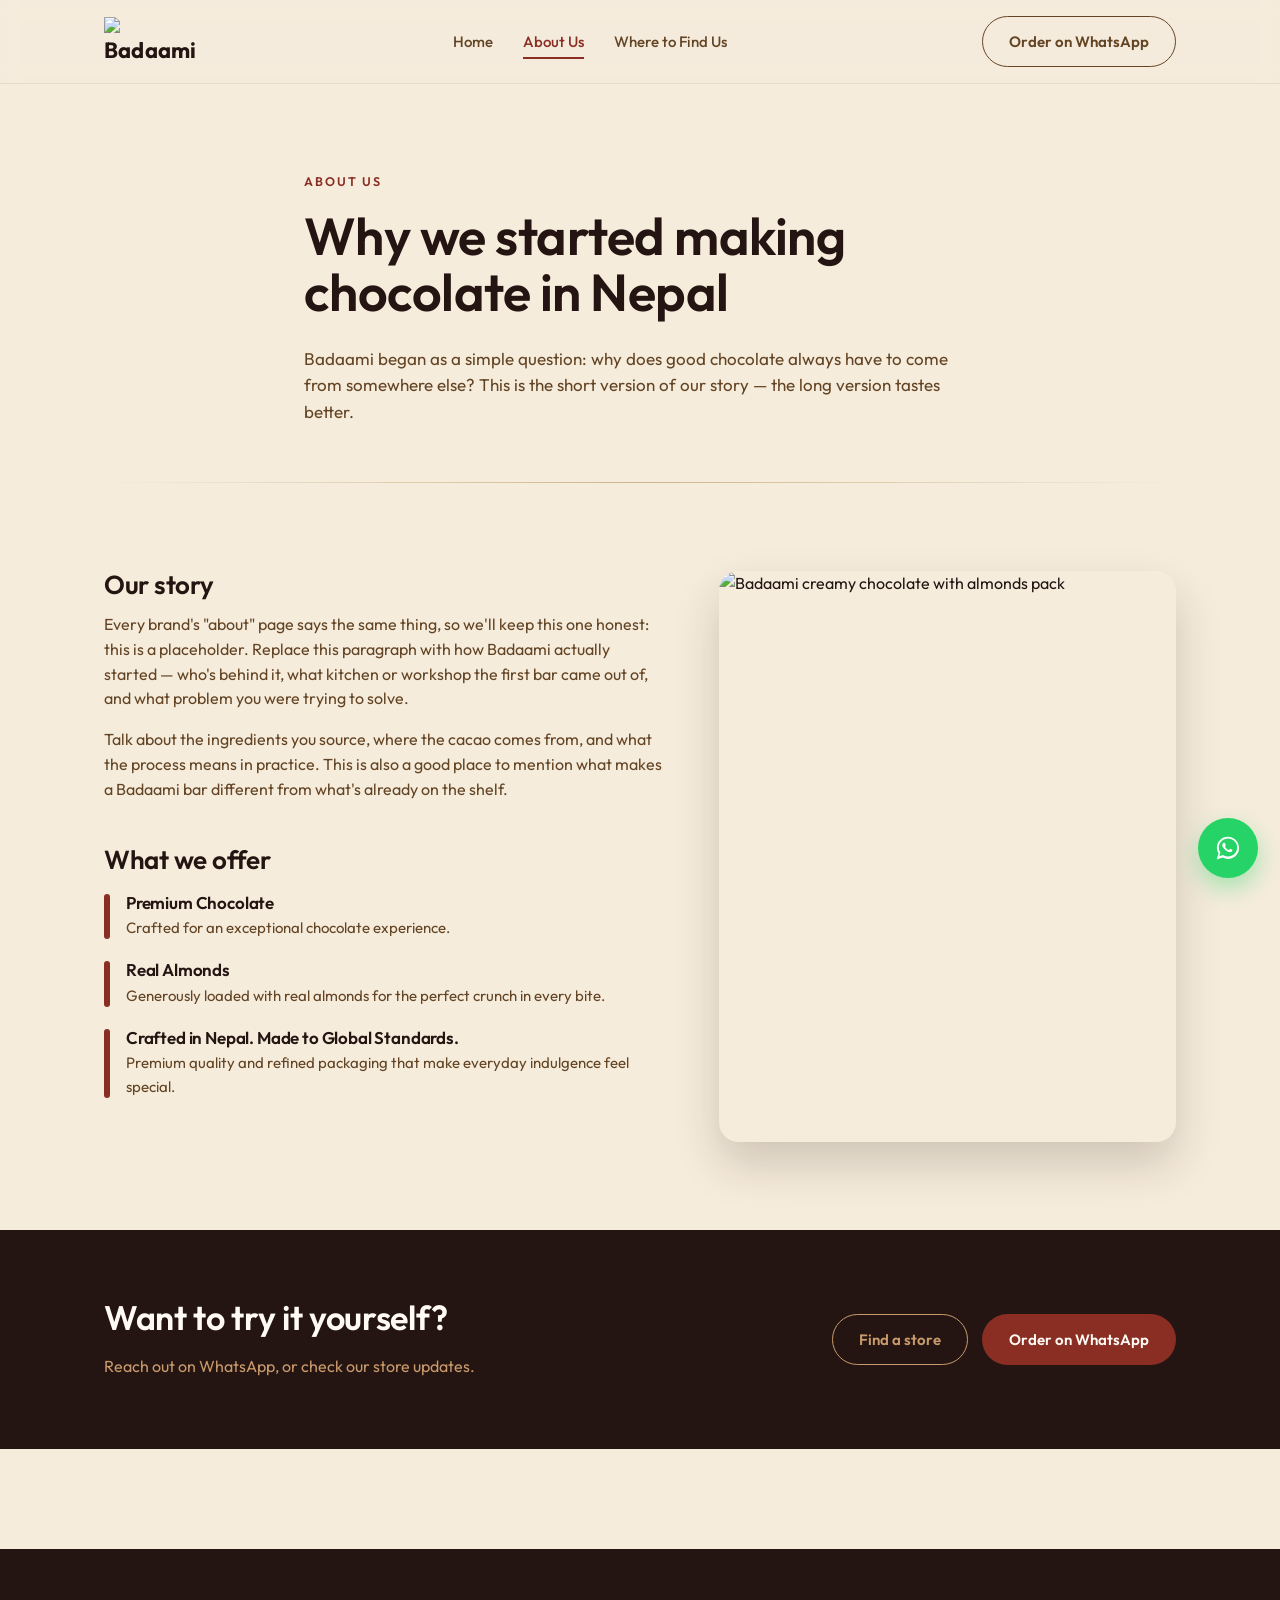
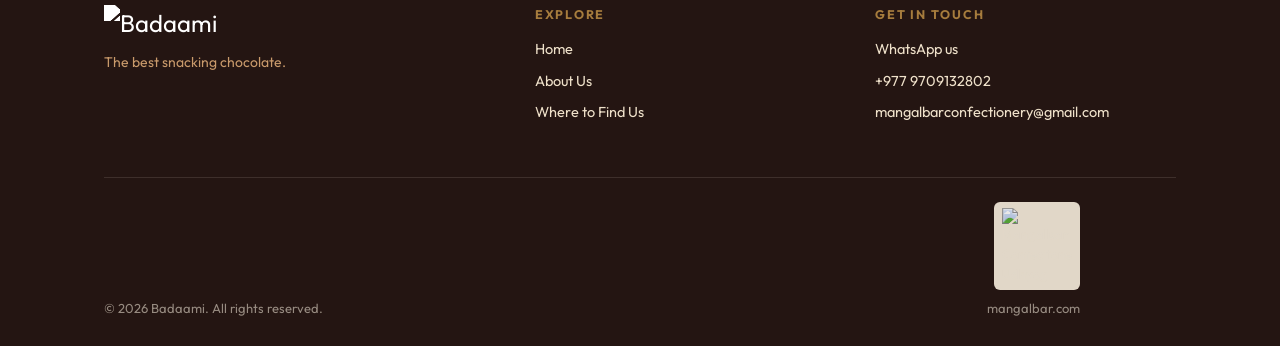
==== about.html @ 7dd10e46 "Add files via upload" ====
<!DOCTYPE html>
<html lang="en">
<head>
<meta charset="UTF-8">
<meta name="viewport" content="width=device-width, initial-scale=1.0">
<title>About Us — Badaami</title>
<meta name="description" content="The story behind Badaami, a Nepali chocolate brand.">
<link rel="stylesheet" href="styles.css">
</head>
<body>

<!-- ============ HEADER ============ -->
<header class="site-header">
  <nav class="nav container">
    <a href="index.html" class="brand">
      <img class="brand-logo" src="assets/badami-logo-transparent.png" alt="Badaami">
    </a>
    <button class="nav-toggle" aria-label="Toggle menu" aria-expanded="false">
      <span></span><span></span><span></span>
    </button>
    <div class="nav-links">
      <a href="index.html">Home</a>
      <a href="about.html" class="active">About Us</a>
      <a href="find-us.html">Where to Find Us</a>
    </div>
    <div class="nav-cta">
      <a href="#" class="btn btn-outline wa-open-trigger">Order on WhatsApp</a>
    </div>
  </nav>
</header>

<!-- ============ PAGE HERO ============ -->
<section style="padding-bottom:40px; position:relative; overflow:hidden;">
  <div class="container" style="position:relative; z-index:2; max-width:720px;">
    <p class="eyebrow" style="margin-bottom:16px;">About Us</p>
    <h1 style="font-size:clamp(32px,5vw,52px); color:var(--ink-cacao);">
      <!-- EDIT: your real headline -->
      Why we started making chocolate in Nepal
    </h1>
    <p style="font-size:17px; color:var(--milk-choc); margin-top:16px;">
      <!-- EDIT: intro paragraph -->
      Badaami began as a simple question: why does good chocolate always
      have to come from somewhere else? This is the short version of our
      story — the long version tastes better.
    </p>
  </div>
  <img aria-hidden="true" class="hero-logo-watermark" src="assets/badami-logo-transparent.png" alt="" style="left:auto; right:-40px;">
</section>

<div class="container"><div class="rule"></div></div>

<!-- ============ STORY ============ -->
<section>
  <div class="container grid-story">
    <div>
      <h2 style="font-size:26px;">Our story</h2>
      <!-- EDIT: replace with the real founding story -->
      <p style="color:var(--milk-choc);">
        Every brand's "about" page says the same thing, so we'll keep this
        one honest: this is a placeholder. Replace this paragraph with how
        Badaami actually started — who's behind it, what kitchen or workshop
        the first bar came out of, and what problem you were trying to solve.
      </p>
      <p style="color:var(--milk-choc);">
        Talk about the ingredients you source, where the cacao comes from,
        and what the process means in practice. This is
        also a good place to mention what makes a Badaami bar different from
        what's already on the shelf.
      </p>

      <h2 style="font-size:26px; margin-top:44px;">What we offer</h2>
      <div style="display:grid; gap:22px; margin-top:20px;">
        <div style="display:flex; gap:16px;">
          <div style="width:6px; border-radius:3px; background:var(--sindoor); flex-shrink:0;"></div>
          <div>
            <h3 style="font-size:17px; margin-bottom:4px;">Premium Chocolate</h3>
            <p style="color:var(--milk-choc); font-size:15px; margin:0;">Crafted for an exceptional chocolate experience.</p>
          </div>
        </div>
        <div style="display:flex; gap:16px;">
          <div style="width:6px; border-radius:3px; background:var(--sindoor); flex-shrink:0;"></div>
          <div>
            <h3 style="font-size:17px; margin-bottom:4px;">Real Almonds</h3>
            <p style="color:var(--milk-choc); font-size:15px; margin:0;">Generously loaded with real almonds for the perfect crunch in every bite.</p>
          </div>
        </div>
        <div style="display:flex; gap:16px;">
          <div style="width:6px; border-radius:3px; background:var(--sindoor); flex-shrink:0;"></div>
          <div>
            <h3 style="font-size:17px; margin-bottom:4px;">Crafted in Nepal. Made to Global Standards.</h3>
            <p style="color:var(--milk-choc); font-size:15px; margin:0;">Premium quality and refined packaging that make everyday indulgence feel special.</p>
          </div>
        </div>
      </div>
    </div>

    <div>
      <img class="product-photo" src="assets/badaami-product-pack.png" alt="Badaami creamy chocolate with almonds pack">
    </div>
  </div>
</section>

<!-- ============ CTA BAND ============ -->
<section style="background:var(--ink-cacao); color:var(--parchment); padding:70px 0;">
  <div class="container grid-cta">
    <div style="max-width:480px;">
      <h2 style="color:var(--white-soft); font-size:clamp(26px,3.4vw,34px);">Want to try it yourself?</h2>
      <p style="color:var(--badaami-tan); margin:0;">Reach out on WhatsApp, or check our store updates.</p>
    </div>
    <div style="display:flex; gap:14px; flex-wrap:wrap;">
      <a href="find-us.html" class="btn btn-outline" style="border-color:var(--badaami-tan); color:var(--badaami-tan);">Find a store</a>
      <a href="#" class="btn btn-primary wa-open-trigger">Order on WhatsApp</a>
    </div>
  </div>
</section>

<!-- ============ FOOTER ============ -->
<footer class="site-footer">
  <div class="container">
    <div class="footer-grid">
      <div>
        <div class="footer-brand">
          <img class="footer-logo" src="assets/badami-logo-transparent.png" alt="Badaami">
        </div>
        <p class="footer-note">The best snacking chocolate.</p>
      </div>
      <div class="footer-col">
        <h4>Explore</h4>
        <a href="index.html">Home</a>
        <a href="about.html">About Us</a>
        <a href="find-us.html">Where to Find Us</a>
      </div>
      <div class="footer-col">
        <h4>Get in touch</h4>
        <a href="#" class="wa-open-trigger">WhatsApp us</a>
        <p>+977 9709132802</p>
        <p>mangalbarconfectionery@gmail.com</p>
      </div>
    </div>
    <div class="footer-bottom">
      <span>© 2026 Badaami. All rights reserved.</span>
      <span class="footer-credit">
        <img class="mangalbar-logo" src="assets/mangalbar-logo-transparent.png" alt="Mangalbar Confectionery Udhyog">
        <span>mangalbar.com</span>
      </span>
    </div>
  </div>
</footer>

<button class="wa-fab" aria-label="Order on WhatsApp" aria-expanded="false">
  <svg viewBox="0 0 32 32" fill="white" xmlns="http://www.w3.org/2000/svg">
    <path d="M16 3C9 3 3.3 8.6 3.3 15.5c0 2.4.7 4.7 1.9 6.7L3 29l7-2.1c1.9 1 4 1.6 6 1.6 7 0 12.7-5.6 12.7-12.5S23 3 16 3zm0 22.7c-1.9 0-3.7-.5-5.3-1.4l-.4-.2-4.2 1.2 1.2-4.1-.2-.4a10.1 10.1 0 0 1-1.6-5.4c0-5.7 4.7-10.3 10.5-10.3S26.5 9.8 26.5 15.5 21.8 25.7 16 25.7z"/>
    <path d="M21.1 18c-.3-.2-1.7-.9-2-1s-.5-.2-.7.2-.8 1-.9 1.1-.3.2-.6.1a8.4 8.4 0 0 1-2.5-1.6 9.3 9.3 0 0 1-1.7-2.1c-.2-.3 0-.5.1-.6l.4-.5.3-.4c.1-.2 0-.4 0-.5s-.7-1.6-.9-2.2-.5-.5-.7-.5h-.6c-.2 0-.5.1-.8.4-.3.3-1 1-1 2.4s1 2.8 1.2 3 2 3 4.8 4.2c.7.3 1.2.5 1.6.6a3.8 3.8 0 0 0 1.8.1c.5-.1 1.7-.7 1.9-1.4s.2-1.2.1-1.4-.2-.2-.5-.4z"/>
  </svg>
</button>

<div class="wa-panel">
  <button class="wa-panel-close" aria-label="Close">×</button>
  <div class="wa-panel-head">
    <span class="dot"></span>
    <h4>Order Badaami</h4>
  </div>
  <p>Send us a quick message — tell us what you'd like and where, and we'll take it from there.</p>
  <textarea class="wa-message" rows="3"></textarea>
  <a href="#" class="btn wa-send">Continue on WhatsApp</a>
</div>

<script src="script.js"></script>
</body>
</html>
---- styles.css ----
/* ============================================================
   BADAAMI — shared stylesheet
   A small Nepali chocolate brand. Placeholder site — every
   piece of copy below is meant to be swapped out by the brand
   owner. Search for "EDIT:" comments to find the easiest spots.
   ============================================================ */

@import url('https://fonts.googleapis.com/css2?family=Outfit:wght@400;500;600;700&display=swap');

@font-face{
  font-family: 'ADL MounTiane';
  src: local('ADL MounTiane');
  font-display: swap;
}

:root{
  /* ---- color tokens ---- */
  --ink-cacao:      #241512; /* darkest — text, dark sections   */
  --milk-choc:      #634424; /* primary brand brown              */
  --badaami-tan:    #C99A6B; /* the namesake colour — accents    */
  --parchment:      #F6ECDC; /* light background                 */
  --parchment-dim:  #EFE1CA; /* subtle panel on parchment        */
  --sindoor:        #8A2E24; /* CTA / accent red-brown           */
  --brass:          #A67C3D; /* fine lines, small accents        */
  --white-soft:     #FFFBF4;

  /* ---- type ---- */
  --font-display: 'Outfit', -apple-system, BlinkMacSystemFont, sans-serif;
  --font-body: 'Outfit', -apple-system, BlinkMacSystemFont, sans-serif;
  --font-logo: 'ADL MounTiane', 'Outfit', sans-serif;

  --container: 1120px;
}

*, *::before, *::after{ box-sizing: border-box; }
html{ scroll-behavior: smooth; }
body{
  margin:0;
  font-family: var(--font-body);
  background: var(--parchment);
  color: var(--ink-cacao);
  line-height: 1.55;
  -webkit-font-smoothing: antialiased;
}
img{ max-width:100%; display:block; }
a{ color: inherit; text-decoration: none; }
h1,h2,h3{
  font-family: var(--font-display);
  font-weight: 600;
  line-height: 1.08;
  margin: 0 0 .5em;
  letter-spacing: -0.01em;
}
.brand-word{
  font-family: var(--font-logo);
  font-weight: 700;
}
.tagline-gold{
  font-family: var(--font-logo);
  font-weight: 700;
  letter-spacing: .015em;
  color: var(--milk-choc);
  -webkit-text-fill-color: var(--milk-choc);
  -webkit-text-stroke: .8px #2b1711;
  text-shadow: 0 2px 0 rgba(72,43,14,.12), 0 14px 28px rgba(99,68,36,.12);
}
p{ margin: 0 0 1em; }
.container{
  max-width: var(--container);
  margin: 0 auto;
  padding: 0 24px;
}
.eyebrow{
  font-family: var(--font-body);
  font-size: 12.5px;
  font-weight: 600;
  letter-spacing: .16em;
  text-transform: uppercase;
  color: var(--sindoor);
}
.btn{
  display: inline-flex;
  align-items: center;
  gap: 10px;
  padding: 13px 26px;
  border-radius: 999px;
  font-family: var(--font-body);
  font-weight: 600;
  font-size: 15px;
  cursor: pointer;
  border: 1px solid transparent;
  transition: transform .18s ease, background .18s ease, color .18s ease, border-color .18s ease;
}
.btn:hover{ transform: translateY(-1px); }
.btn:focus-visible{ outline: 2px solid var(--sindoor); outline-offset: 3px; }
.btn-primary{
  background: var(--sindoor);
  color: var(--white-soft);
}
.btn-primary:hover{ background: #6f231b; }
.btn-outline{
  background: transparent;
  border-color: var(--milk-choc);
  color: var(--milk-choc);
}
.btn-outline:hover{ background: var(--milk-choc); color: var(--white-soft); }

/* ---------------- header / nav ---------------- */
.site-header{
  position: sticky; top:0; z-index: 40;
  background: rgba(246,236,220,.9);
  backdrop-filter: blur(8px);
  border-bottom: 1px solid rgba(36,21,18,.08);
}
.nav{
  display:flex; align-items:center; justify-content:space-between;
  padding: 16px 24px;
}
.brand{
  display:flex; align-items:center; gap:10px;
  font-family: var(--font-display);
  font-weight: 700;
  font-size: 22px;
  letter-spacing: .01em;
  color: var(--ink-cacao);
}
.brand-logo{
  width: 94px;
  height: auto;
  flex-shrink: 0;
  display: block;
}
.nav-links{
  display:flex; align-items:center; gap: 30px;
  font-weight: 500; font-size: 15px;
}
.nav-links a{
  position: relative;
  padding: 4px 0;
  color: var(--milk-choc);
}
.nav-links a.active{ color: var(--sindoor); }
.nav-links a::after{
  content:""; position:absolute; left:0; right:0; bottom:-2px; height:2px;
  background: var(--sindoor); transform: scaleX(0); transform-origin: left;
  transition: transform .2s ease;
}
.nav-links a:hover::after, .nav-links a.active::after{ transform: scaleX(1); }
.nav-cta{ display:flex; align-items:center; gap:18px; }
.nav-toggle{
  display:none; background:none; border:none; cursor:pointer; padding:6px;
}
.nav-toggle span{
  display:block; width:22px; height:2px; background: var(--ink-cacao); margin: 5px 0;
  transition: transform .2s ease, opacity .2s ease;
}

@media (max-width: 780px){
  .nav{ padding-top: 10px; padding-bottom: 10px; }
  .brand-logo{ width: 82px; }
  .nav-links{
    position: absolute; top: 100%; left:0; right:0;
    flex-direction: column; align-items: flex-start; gap: 0;
    background: var(--parchment);
    border-bottom: 1px solid rgba(36,21,18,.08);
    max-height: 0; overflow: hidden;
    transition: max-height .25s ease;
  }
  .nav-links.open{ max-height: 320px; }
  .nav-links a{ width:100%; padding: 14px 24px; }
  .nav-links a::after{ display:none; }
  .nav-toggle{ display:block; }
  .nav-cta .btn-outline{ display:none; }
}

/* ---------------- footer ---------------- */
.site-footer{
  background: var(--ink-cacao);
  color: var(--parchment-dim);
  padding: 56px 0 28px;
  margin-top: 100px;
}
.footer-grid{
  display:grid; grid-template-columns: 1.3fr 1fr 1fr; gap: 40px;
}
.footer-brand{
  font-family: var(--font-display); font-size: 24px; color: var(--white-soft); margin-bottom:10px;
}
.footer-logo{
  width: 132px;
  height: auto;
  filter: brightness(0) invert(1);
}
.mangalbar-logo{
  width: 86px;
  height: auto;
  padding: 6px 8px;
  border-radius: 6px;
  background: var(--parchment);
  opacity: .9;
}
.product-photo{
  width:100%;
  aspect-ratio:4/5;
  object-fit:cover;
  object-position:center;
  border-radius:20px;
  box-shadow: 0 22px 46px rgba(36,21,18,.18);
}
.footer-note{ color: var(--badaami-tan); font-size: 14px; max-width: 320px; }
.footer-col h4{
  font-family: var(--font-body); font-size: 12.5px; letter-spacing: .14em; text-transform: uppercase;
  color: var(--brass); margin: 0 0 14px;
}
.footer-col a, .footer-col p{ display:block; color: var(--parchment-dim); font-size: 14.5px; margin-bottom: 9px; }
.footer-col a:hover{ color: var(--badaami-tan); }
.footer-bottom{
  margin-top: 44px; padding-top: 24px;
  padding-right: 96px;
  border-top: 1px solid rgba(246,236,220,.12);
  font-size: 13px; color: rgba(246,236,220,.55);
  display:flex; align-items:flex-end; justify-content: space-between; flex-wrap: wrap; gap:16px;
}
.footer-credit{
  display:flex;
  flex-direction:column;
  align-items:flex-end;
  gap:8px;
}
@media (max-width: 700px){
  .footer-grid{ grid-template-columns: 1fr; }
  .footer-bottom{ align-items:flex-start; flex-direction:column; padding-right: 0; padding-bottom: 72px; }
  .footer-credit{ align-items:flex-start; }
}

/* ---------------- WhatsApp floating order button + popover ---------------- */
.wa-fab{
  position: fixed; right: 22px; bottom: 22px; z-index: 60;
  width: 60px; height: 60px; border-radius: 50%;
  background: #25D366; border: none; cursor: pointer;
  display:flex; align-items:center; justify-content:center;
  box-shadow: 0 10px 24px rgba(37,211,102,.4);
  transition: transform .18s ease;
}
.wa-fab:hover{ transform: scale(1.06); }
.wa-fab:focus-visible{ outline: 2px solid var(--ink-cacao); outline-offset: 3px; }
.wa-fab svg{ width: 28px; height: 28px; }

.wa-panel{
  position: fixed; right: 22px; bottom: 96px; z-index: 60;
  width: 320px; max-width: calc(100vw - 44px);
  background: var(--white-soft);
  border-radius: 18px;
  box-shadow: 0 20px 50px rgba(36,21,18,.28);
  padding: 20px;
  transform: translateY(12px) scale(.97);
  opacity: 0; pointer-events: none;
  transition: transform .2s ease, opacity .2s ease;
}
.wa-panel.open{ transform: translateY(0) scale(1); opacity: 1; pointer-events: auto; }
.wa-panel-head{ display:flex; align-items:center; gap:10px; margin-bottom: 10px; }
.wa-panel-head .dot{ width:9px; height:9px; border-radius:50%; background:#25D366; }
.wa-panel h4{ font-family: var(--font-display); font-size: 17px; margin:0; color: var(--ink-cacao); }
.wa-panel p{ font-size: 13.5px; color: var(--milk-choc); margin-bottom: 14px; }
.wa-panel textarea{
  width:100%; min-height: 70px; resize: vertical;
  border: 1px solid rgba(36,21,18,.15); border-radius: 10px;
  padding: 10px 12px; font-family: var(--font-body); font-size: 13.5px;
  margin-bottom: 12px; background: var(--parchment);
}
.wa-panel .wa-send{
  width:100%; justify-content:center;
  background:#25D366; color:#0c3b20;
}
.wa-panel .wa-send:hover{ background:#1fbd5a; }
.wa-panel-close{
  position:absolute; top:14px; right:14px; background:none; border:none;
  cursor:pointer; font-size: 18px; color: var(--milk-choc); line-height:1;
}

/* ---------------- generic section spacing ---------------- */
section{ padding: 88px 0; }
@media (max-width: 700px){ section{ padding: 56px 0; } }

.hero-mark{ display:block; }
.hero-logo-watermark{
  position:absolute;
  left:-40px;
  bottom:-84px;
  width:min(38vw,360px);
  opacity:.08;
  z-index:0;
  user-select:none;
  pointer-events:none;
}

.icon-chocolate-grid{
  display:grid;
  grid-template-columns:repeat(3,14px);
  grid-template-rows:repeat(2,14px);
  gap:4px;
  width:max-content;
  margin-bottom:16px;
}
.icon-chocolate-grid span{
  width:14px;
  height:14px;
  border-radius:4px;
  background:linear-gradient(135deg, #7b5630, var(--milk-choc) 55%, #3f2617);
  box-shadow: inset 0 1px 0 rgba(255,255,255,.18);
}
.icon-almond{
  width:50px;
  height:30px;
  margin-bottom:16px;
  border-radius:60% 40% 60% 40% / 48% 58% 42% 52%;
  background:linear-gradient(135deg, #f0bf72 0%, #9b5b2a 48%, #5b2f1b 100%);
  transform:rotate(-18deg);
  box-shadow: inset 6px 4px 0 rgba(255,235,185,.18), inset -5px -4px 0 rgba(36,21,18,.18);
}
.icon-nepal-flag{
  width:48px;
  height:44px;
  margin-bottom:16px;
  background:linear-gradient(135deg, #fff1b8 0%, #d9a944 42%, #8a5c18 100%);
  clip-path:polygon(0 0, 82% 22%, 33% 50%, 88% 100%, 0 100%);
  box-shadow: inset 0 1px 0 rgba(255,255,255,.35);
}
@media (max-width: 900px){
  .hero-mark{ display:none; }
  .hero-logo-watermark{ width:220px; bottom:-48px; }
}

.section-head{ max-width: 640px; margin-bottom: 44px; }
.section-head h2{ font-size: clamp(28px, 4vw, 40px); color: var(--ink-cacao); }
.section-head p{ color: var(--milk-choc); font-size: 17px; }

.grid-3{ display:grid; grid-template-columns:repeat(3,1fr); gap:32px; }
.grid-story{ display:grid; grid-template-columns:1.1fr .9fr; gap:56px; align-items:start; }
.grid-cta{ display:flex; align-items:center; justify-content:space-between; flex-wrap:wrap; gap:24px; }
@media (max-width: 780px){
  .grid-3{ grid-template-columns:1fr; gap:28px; }
  .grid-story{ grid-template-columns:1fr; gap:36px; }
}

/* divider */
.rule{
  height:1px; background: linear-gradient(90deg, transparent, var(--brass), transparent);
  opacity:.5; margin: 0 auto;
}
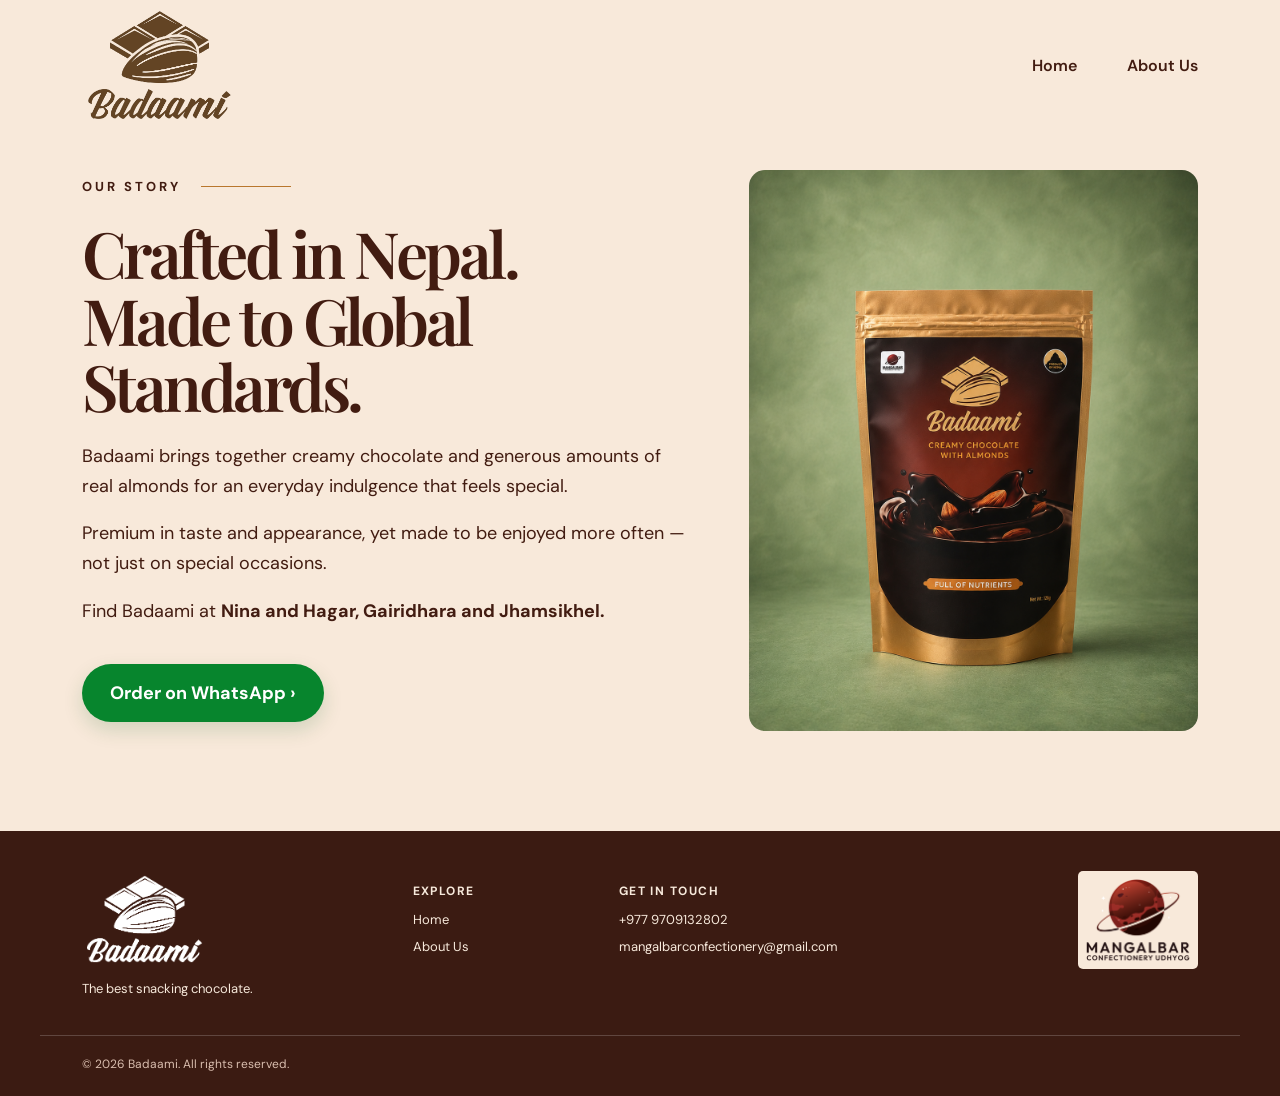
==== commit 53f83940: "Add files via upload" ====
--- a/about.html
+++ b/about.html
@@ -1,170 +1 @@
-<!DOCTYPE html>
-<html lang="en">
-<head>
-<meta charset="UTF-8">
-<meta name="viewport" content="width=device-width, initial-scale=1.0">
-<title>About Us — Badaami</title>
-<meta name="description" content="The story behind Badaami, a Nepali chocolate brand.">
-<link rel="stylesheet" href="styles.css">
-</head>
-<body>
-
-<!-- ============ HEADER ============ -->
-<header class="site-header">
-  <nav class="nav container">
-    <a href="index.html" class="brand">
-      <img class="brand-logo" src="assets/badami-logo-transparent.png" alt="Badaami">
-    </a>
-    <button class="nav-toggle" aria-label="Toggle menu" aria-expanded="false">
-      <span></span><span></span><span></span>
-    </button>
-    <div class="nav-links">
-      <a href="index.html">Home</a>
-      <a href="about.html" class="active">About Us</a>
-      <a href="find-us.html">Where to Find Us</a>
-    </div>
-    <div class="nav-cta">
-      <a href="#" class="btn btn-outline wa-open-trigger">Order on WhatsApp</a>
-    </div>
-  </nav>
-</header>
-
-<!-- ============ PAGE HERO ============ -->
-<section style="padding-bottom:40px; position:relative; overflow:hidden;">
-  <div class="container" style="position:relative; z-index:2; max-width:720px;">
-    <p class="eyebrow" style="margin-bottom:16px;">About Us</p>
-    <h1 style="font-size:clamp(32px,5vw,52px); color:var(--ink-cacao);">
-      <!-- EDIT: your real headline -->
-      Why we started making chocolate in Nepal
-    </h1>
-    <p style="font-size:17px; color:var(--milk-choc); margin-top:16px;">
-      <!-- EDIT: intro paragraph -->
-      Badaami began as a simple question: why does good chocolate always
-      have to come from somewhere else? This is the short version of our
-      story — the long version tastes better.
-    </p>
-  </div>
-  <img aria-hidden="true" class="hero-logo-watermark" src="assets/badami-logo-transparent.png" alt="" style="left:auto; right:-40px;">
-</section>
-
-<div class="container"><div class="rule"></div></div>
-
-<!-- ============ STORY ============ -->
-<section>
-  <div class="container grid-story">
-    <div>
-      <h2 style="font-size:26px;">Our story</h2>
-      <!-- EDIT: replace with the real founding story -->
-      <p style="color:var(--milk-choc);">
-        Every brand's "about" page says the same thing, so we'll keep this
-        one honest: this is a placeholder. Replace this paragraph with how
-        Badaami actually started — who's behind it, what kitchen or workshop
-        the first bar came out of, and what problem you were trying to solve.
-      </p>
-      <p style="color:var(--milk-choc);">
-        Talk about the ingredients you source, where the cacao comes from,
-        and what the process means in practice. This is
-        also a good place to mention what makes a Badaami bar different from
-        what's already on the shelf.
-      </p>
-
-      <h2 style="font-size:26px; margin-top:44px;">What we offer</h2>
-      <div style="display:grid; gap:22px; margin-top:20px;">
-        <div style="display:flex; gap:16px;">
-          <div style="width:6px; border-radius:3px; background:var(--sindoor); flex-shrink:0;"></div>
-          <div>
-            <h3 style="font-size:17px; margin-bottom:4px;">Premium Chocolate</h3>
-            <p style="color:var(--milk-choc); font-size:15px; margin:0;">Crafted for an exceptional chocolate experience.</p>
-          </div>
-        </div>
-        <div style="display:flex; gap:16px;">
-          <div style="width:6px; border-radius:3px; background:var(--sindoor); flex-shrink:0;"></div>
-          <div>
-            <h3 style="font-size:17px; margin-bottom:4px;">Real Almonds</h3>
-            <p style="color:var(--milk-choc); font-size:15px; margin:0;">Generously loaded with real almonds for the perfect crunch in every bite.</p>
-          </div>
-        </div>
-        <div style="display:flex; gap:16px;">
-          <div style="width:6px; border-radius:3px; background:var(--sindoor); flex-shrink:0;"></div>
-          <div>
-            <h3 style="font-size:17px; margin-bottom:4px;">Crafted in Nepal. Made to Global Standards.</h3>
-            <p style="color:var(--milk-choc); font-size:15px; margin:0;">Premium quality and refined packaging that make everyday indulgence feel special.</p>
-          </div>
-        </div>
-      </div>
-    </div>
-
-    <div>
-      <img class="product-photo" src="assets/badaami-product-pack.png" alt="Badaami creamy chocolate with almonds pack">
-    </div>
-  </div>
-</section>
-
-<!-- ============ CTA BAND ============ -->
-<section style="background:var(--ink-cacao); color:var(--parchment); padding:70px 0;">
-  <div class="container grid-cta">
-    <div style="max-width:480px;">
-      <h2 style="color:var(--white-soft); font-size:clamp(26px,3.4vw,34px);">Want to try it yourself?</h2>
-      <p style="color:var(--badaami-tan); margin:0;">Reach out on WhatsApp, or check our store updates.</p>
-    </div>
-    <div style="display:flex; gap:14px; flex-wrap:wrap;">
-      <a href="find-us.html" class="btn btn-outline" style="border-color:var(--badaami-tan); color:var(--badaami-tan);">Find a store</a>
-      <a href="#" class="btn btn-primary wa-open-trigger">Order on WhatsApp</a>
-    </div>
-  </div>
-</section>
-
-<!-- ============ FOOTER ============ -->
-<footer class="site-footer">
-  <div class="container">
-    <div class="footer-grid">
-      <div>
-        <div class="footer-brand">
-          <img class="footer-logo" src="assets/badami-logo-transparent.png" alt="Badaami">
-        </div>
-        <p class="footer-note">The best snacking chocolate.</p>
-      </div>
-      <div class="footer-col">
-        <h4>Explore</h4>
-        <a href="index.html">Home</a>
-        <a href="about.html">About Us</a>
-        <a href="find-us.html">Where to Find Us</a>
-      </div>
-      <div class="footer-col">
-        <h4>Get in touch</h4>
-        <a href="#" class="wa-open-trigger">WhatsApp us</a>
-        <p>+977 9709132802</p>
-        <p>mangalbarconfectionery@gmail.com</p>
-      </div>
-    </div>
-    <div class="footer-bottom">
-      <span>© 2026 Badaami. All rights reserved.</span>
-      <span class="footer-credit">
-        <img class="mangalbar-logo" src="assets/mangalbar-logo-transparent.png" alt="Mangalbar Confectionery Udhyog">
-        <span>mangalbar.com</span>
-      </span>
-    </div>
-  </div>
-</footer>
-
-<button class="wa-fab" aria-label="Order on WhatsApp" aria-expanded="false">
-  <svg viewBox="0 0 32 32" fill="white" xmlns="http://www.w3.org/2000/svg">
-    <path d="M16 3C9 3 3.3 8.6 3.3 15.5c0 2.4.7 4.7 1.9 6.7L3 29l7-2.1c1.9 1 4 1.6 6 1.6 7 0 12.7-5.6 12.7-12.5S23 3 16 3zm0 22.7c-1.9 0-3.7-.5-5.3-1.4l-.4-.2-4.2 1.2 1.2-4.1-.2-.4a10.1 10.1 0 0 1-1.6-5.4c0-5.7 4.7-10.3 10.5-10.3S26.5 9.8 26.5 15.5 21.8 25.7 16 25.7z"/>
-    <path d="M21.1 18c-.3-.2-1.7-.9-2-1s-.5-.2-.7.2-.8 1-.9 1.1-.3.2-.6.1a8.4 8.4 0 0 1-2.5-1.6 9.3 9.3 0 0 1-1.7-2.1c-.2-.3 0-.5.1-.6l.4-.5.3-.4c.1-.2 0-.4 0-.5s-.7-1.6-.9-2.2-.5-.5-.7-.5h-.6c-.2 0-.5.1-.8.4-.3.3-1 1-1 2.4s1 2.8 1.2 3 2 3 4.8 4.2c.7.3 1.2.5 1.6.6a3.8 3.8 0 0 0 1.8.1c.5-.1 1.7-.7 1.9-1.4s.2-1.2.1-1.4-.2-.2-.5-.4z"/>
-  </svg>
-</button>
-
-<div class="wa-panel">
-  <button class="wa-panel-close" aria-label="Close">×</button>
-  <div class="wa-panel-head">
-    <span class="dot"></span>
-    <h4>Order Badaami</h4>
-  </div>
-  <p>Send us a quick message — tell us what you'd like and where, and we'll take it from there.</p>
-  <textarea class="wa-message" rows="3"></textarea>
-  <a href="#" class="btn wa-send">Continue on WhatsApp</a>
-</div>
-
-<script src="script.js"></script>
-</body>
-</html>
+<!doctype html><html lang="en"><head><meta charset="utf-8"><meta name="viewport" content="width=device-width, initial-scale=1"><meta name="theme-color" content="#f8e9da"><meta name="description" content="Discover Badaami, a premium almond chocolate brand crafted in Nepal."><title>About Us | Badaami</title><link rel="stylesheet" href="styles.css"></head><body><header class="header"><div class="wrap nav"><a href="index.html" aria-label="Badaami home"><img class="logo" src="assets/badami-logo-transparent.png" alt="Badaami"></a><button class="menu-toggle" aria-label="Toggle navigation" aria-expanded="false">☰</button><nav class="links" aria-label="Main navigation"><a href="index.html">Home</a><a href="about.html">About Us</a></nav></div></header><main><section class="about-hero"><div class="wrap about-grid"><div><div class="eyebrow">OUR STORY <span></span></div><h1>Crafted in Nepal.<br>Made to Global Standards.</h1><p>Badaami brings together creamy chocolate and generous amounts of real almonds for an everyday indulgence that feels special.</p><p>Premium in taste and appearance, yet made to be enjoyed more often — not just on special occasions.</p><p>Find Badaami at <strong>Nina and Hagar, Gairidhara and Jhamsikhel.</strong></p><a class="wa-button" href="https://wa.me/9779709132802?text=Namaste%21%20I%20would%20like%20to%20order%20Badaami%20chocolate." target="_blank" rel="noopener noreferrer">Order on WhatsApp ›</a></div><img src="assets/badaami-product-pack.png" alt="Badaami creamy chocolate with almonds retail pouch"></div></section></main><footer class="footer"><div class="wrap foot-grid"><div><img class="foot-logo" src="assets/badami-logo-transparent.png" alt="Badaami"><p>The best snacking chocolate.</p></div><div><h3>Explore</h3><a href="index.html">Home</a><a href="about.html">About Us</a></div><div><h3>Get in touch</h3><a href="tel:+9779709132802">+977 9709132802</a><a href="mailto:mangalbarconfectionery@gmail.com">mangalbarconfectionery@gmail.com</a></div><div><img class="maker" src="assets/mangalbar-logo-transparent.png" alt="Mangalbar Confectionery Udhyog"></div></div><div class="wrap copyright">© 2026 Badaami. All rights reserved.</div></footer><script src="script.js" defer></script></body></html>
--- a/styles.css
+++ b/styles.css
@@ -1,350 +1 @@
-/* ============================================================
-   BADAAMI — shared stylesheet
-   A small Nepali chocolate brand. Placeholder site — every
-   piece of copy below is meant to be swapped out by the brand
-   owner. Search for "EDIT:" comments to find the easiest spots.
-   ============================================================ */
-
-@import url('https://fonts.googleapis.com/css2?family=Outfit:wght@400;500;600;700&display=swap');
-
-@font-face{
-  font-family: 'ADL MounTiane';
-  src: local('ADL MounTiane');
-  font-display: swap;
-}
-
-:root{
-  /* ---- color tokens ---- */
-  --ink-cacao:      #241512; /* darkest — text, dark sections   */
-  --milk-choc:      #634424; /* primary brand brown              */
-  --badaami-tan:    #C99A6B; /* the namesake colour — accents    */
-  --parchment:      #F6ECDC; /* light background                 */
-  --parchment-dim:  #EFE1CA; /* subtle panel on parchment        */
-  --sindoor:        #8A2E24; /* CTA / accent red-brown           */
-  --brass:          #A67C3D; /* fine lines, small accents        */
-  --white-soft:     #FFFBF4;
-
-  /* ---- type ---- */
-  --font-display: 'Outfit', -apple-system, BlinkMacSystemFont, sans-serif;
-  --font-body: 'Outfit', -apple-system, BlinkMacSystemFont, sans-serif;
-  --font-logo: 'ADL MounTiane', 'Outfit', sans-serif;
-
-  --container: 1120px;
-}
-
-*, *::before, *::after{ box-sizing: border-box; }
-html{ scroll-behavior: smooth; }
-body{
-  margin:0;
-  font-family: var(--font-body);
-  background: var(--parchment);
-  color: var(--ink-cacao);
-  line-height: 1.55;
-  -webkit-font-smoothing: antialiased;
-}
-img{ max-width:100%; display:block; }
-a{ color: inherit; text-decoration: none; }
-h1,h2,h3{
-  font-family: var(--font-display);
-  font-weight: 600;
-  line-height: 1.08;
-  margin: 0 0 .5em;
-  letter-spacing: -0.01em;
-}
-.brand-word{
-  font-family: var(--font-logo);
-  font-weight: 700;
-}
-.tagline-gold{
-  font-family: var(--font-logo);
-  font-weight: 700;
-  letter-spacing: .015em;
-  color: var(--milk-choc);
-  -webkit-text-fill-color: var(--milk-choc);
-  -webkit-text-stroke: .8px #2b1711;
-  text-shadow: 0 2px 0 rgba(72,43,14,.12), 0 14px 28px rgba(99,68,36,.12);
-}
-p{ margin: 0 0 1em; }
-.container{
-  max-width: var(--container);
-  margin: 0 auto;
-  padding: 0 24px;
-}
-.eyebrow{
-  font-family: var(--font-body);
-  font-size: 12.5px;
-  font-weight: 600;
-  letter-spacing: .16em;
-  text-transform: uppercase;
-  color: var(--sindoor);
-}
-.btn{
-  display: inline-flex;
-  align-items: center;
-  gap: 10px;
-  padding: 13px 26px;
-  border-radius: 999px;
-  font-family: var(--font-body);
-  font-weight: 600;
-  font-size: 15px;
-  cursor: pointer;
-  border: 1px solid transparent;
-  transition: transform .18s ease, background .18s ease, color .18s ease, border-color .18s ease;
-}
-.btn:hover{ transform: translateY(-1px); }
-.btn:focus-visible{ outline: 2px solid var(--sindoor); outline-offset: 3px; }
-.btn-primary{
-  background: var(--sindoor);
-  color: var(--white-soft);
-}
-.btn-primary:hover{ background: #6f231b; }
-.btn-outline{
-  background: transparent;
-  border-color: var(--milk-choc);
-  color: var(--milk-choc);
-}
-.btn-outline:hover{ background: var(--milk-choc); color: var(--white-soft); }
-
-/* ---------------- header / nav ---------------- */
-.site-header{
-  position: sticky; top:0; z-index: 40;
-  background: rgba(246,236,220,.9);
-  backdrop-filter: blur(8px);
-  border-bottom: 1px solid rgba(36,21,18,.08);
-}
-.nav{
-  display:flex; align-items:center; justify-content:space-between;
-  padding: 16px 24px;
-}
-.brand{
-  display:flex; align-items:center; gap:10px;
-  font-family: var(--font-display);
-  font-weight: 700;
-  font-size: 22px;
-  letter-spacing: .01em;
-  color: var(--ink-cacao);
-}
-.brand-logo{
-  width: 94px;
-  height: auto;
-  flex-shrink: 0;
-  display: block;
-}
-.nav-links{
-  display:flex; align-items:center; gap: 30px;
-  font-weight: 500; font-size: 15px;
-}
-.nav-links a{
-  position: relative;
-  padding: 4px 0;
-  color: var(--milk-choc);
-}
-.nav-links a.active{ color: var(--sindoor); }
-.nav-links a::after{
-  content:""; position:absolute; left:0; right:0; bottom:-2px; height:2px;
-  background: var(--sindoor); transform: scaleX(0); transform-origin: left;
-  transition: transform .2s ease;
-}
-.nav-links a:hover::after, .nav-links a.active::after{ transform: scaleX(1); }
-.nav-cta{ display:flex; align-items:center; gap:18px; }
-.nav-toggle{
-  display:none; background:none; border:none; cursor:pointer; padding:6px;
-}
-.nav-toggle span{
-  display:block; width:22px; height:2px; background: var(--ink-cacao); margin: 5px 0;
-  transition: transform .2s ease, opacity .2s ease;
-}
-
-@media (max-width: 780px){
-  .nav{ padding-top: 10px; padding-bottom: 10px; }
-  .brand-logo{ width: 82px; }
-  .nav-links{
-    position: absolute; top: 100%; left:0; right:0;
-    flex-direction: column; align-items: flex-start; gap: 0;
-    background: var(--parchment);
-    border-bottom: 1px solid rgba(36,21,18,.08);
-    max-height: 0; overflow: hidden;
-    transition: max-height .25s ease;
-  }
-  .nav-links.open{ max-height: 320px; }
-  .nav-links a{ width:100%; padding: 14px 24px; }
-  .nav-links a::after{ display:none; }
-  .nav-toggle{ display:block; }
-  .nav-cta .btn-outline{ display:none; }
-}
-
-/* ---------------- footer ---------------- */
-.site-footer{
-  background: var(--ink-cacao);
-  color: var(--parchment-dim);
-  padding: 56px 0 28px;
-  margin-top: 100px;
-}
-.footer-grid{
-  display:grid; grid-template-columns: 1.3fr 1fr 1fr; gap: 40px;
-}
-.footer-brand{
-  font-family: var(--font-display); font-size: 24px; color: var(--white-soft); margin-bottom:10px;
-}
-.footer-logo{
-  width: 132px;
-  height: auto;
-  filter: brightness(0) invert(1);
-}
-.mangalbar-logo{
-  width: 86px;
-  height: auto;
-  padding: 6px 8px;
-  border-radius: 6px;
-  background: var(--parchment);
-  opacity: .9;
-}
-.product-photo{
-  width:100%;
-  aspect-ratio:4/5;
-  object-fit:cover;
-  object-position:center;
-  border-radius:20px;
-  box-shadow: 0 22px 46px rgba(36,21,18,.18);
-}
-.footer-note{ color: var(--badaami-tan); font-size: 14px; max-width: 320px; }
-.footer-col h4{
-  font-family: var(--font-body); font-size: 12.5px; letter-spacing: .14em; text-transform: uppercase;
-  color: var(--brass); margin: 0 0 14px;
-}
-.footer-col a, .footer-col p{ display:block; color: var(--parchment-dim); font-size: 14.5px; margin-bottom: 9px; }
-.footer-col a:hover{ color: var(--badaami-tan); }
-.footer-bottom{
-  margin-top: 44px; padding-top: 24px;
-  padding-right: 96px;
-  border-top: 1px solid rgba(246,236,220,.12);
-  font-size: 13px; color: rgba(246,236,220,.55);
-  display:flex; align-items:flex-end; justify-content: space-between; flex-wrap: wrap; gap:16px;
-}
-.footer-credit{
-  display:flex;
-  flex-direction:column;
-  align-items:flex-end;
-  gap:8px;
-}
-@media (max-width: 700px){
-  .footer-grid{ grid-template-columns: 1fr; }
-  .footer-bottom{ align-items:flex-start; flex-direction:column; padding-right: 0; padding-bottom: 72px; }
-  .footer-credit{ align-items:flex-start; }
-}
-
-/* ---------------- WhatsApp floating order button + popover ---------------- */
-.wa-fab{
-  position: fixed; right: 22px; bottom: 22px; z-index: 60;
-  width: 60px; height: 60px; border-radius: 50%;
-  background: #25D366; border: none; cursor: pointer;
-  display:flex; align-items:center; justify-content:center;
-  box-shadow: 0 10px 24px rgba(37,211,102,.4);
-  transition: transform .18s ease;
-}
-.wa-fab:hover{ transform: scale(1.06); }
-.wa-fab:focus-visible{ outline: 2px solid var(--ink-cacao); outline-offset: 3px; }
-.wa-fab svg{ width: 28px; height: 28px; }
-
-.wa-panel{
-  position: fixed; right: 22px; bottom: 96px; z-index: 60;
-  width: 320px; max-width: calc(100vw - 44px);
-  background: var(--white-soft);
-  border-radius: 18px;
-  box-shadow: 0 20px 50px rgba(36,21,18,.28);
-  padding: 20px;
-  transform: translateY(12px) scale(.97);
-  opacity: 0; pointer-events: none;
-  transition: transform .2s ease, opacity .2s ease;
-}
-.wa-panel.open{ transform: translateY(0) scale(1); opacity: 1; pointer-events: auto; }
-.wa-panel-head{ display:flex; align-items:center; gap:10px; margin-bottom: 10px; }
-.wa-panel-head .dot{ width:9px; height:9px; border-radius:50%; background:#25D366; }
-.wa-panel h4{ font-family: var(--font-display); font-size: 17px; margin:0; color: var(--ink-cacao); }
-.wa-panel p{ font-size: 13.5px; color: var(--milk-choc); margin-bottom: 14px; }
-.wa-panel textarea{
-  width:100%; min-height: 70px; resize: vertical;
-  border: 1px solid rgba(36,21,18,.15); border-radius: 10px;
-  padding: 10px 12px; font-family: var(--font-body); font-size: 13.5px;
-  margin-bottom: 12px; background: var(--parchment);
-}
-.wa-panel .wa-send{
-  width:100%; justify-content:center;
-  background:#25D366; color:#0c3b20;
-}
-.wa-panel .wa-send:hover{ background:#1fbd5a; }
-.wa-panel-close{
-  position:absolute; top:14px; right:14px; background:none; border:none;
-  cursor:pointer; font-size: 18px; color: var(--milk-choc); line-height:1;
-}
-
-/* ---------------- generic section spacing ---------------- */
-section{ padding: 88px 0; }
-@media (max-width: 700px){ section{ padding: 56px 0; } }
-
-.hero-mark{ display:block; }
-.hero-logo-watermark{
-  position:absolute;
-  left:-40px;
-  bottom:-84px;
-  width:min(38vw,360px);
-  opacity:.08;
-  z-index:0;
-  user-select:none;
-  pointer-events:none;
-}
-
-.icon-chocolate-grid{
-  display:grid;
-  grid-template-columns:repeat(3,14px);
-  grid-template-rows:repeat(2,14px);
-  gap:4px;
-  width:max-content;
-  margin-bottom:16px;
-}
-.icon-chocolate-grid span{
-  width:14px;
-  height:14px;
-  border-radius:4px;
-  background:linear-gradient(135deg, #7b5630, var(--milk-choc) 55%, #3f2617);
-  box-shadow: inset 0 1px 0 rgba(255,255,255,.18);
-}
-.icon-almond{
-  width:50px;
-  height:30px;
-  margin-bottom:16px;
-  border-radius:60% 40% 60% 40% / 48% 58% 42% 52%;
-  background:linear-gradient(135deg, #f0bf72 0%, #9b5b2a 48%, #5b2f1b 100%);
-  transform:rotate(-18deg);
-  box-shadow: inset 6px 4px 0 rgba(255,235,185,.18), inset -5px -4px 0 rgba(36,21,18,.18);
-}
-.icon-nepal-flag{
-  width:48px;
-  height:44px;
-  margin-bottom:16px;
-  background:linear-gradient(135deg, #fff1b8 0%, #d9a944 42%, #8a5c18 100%);
-  clip-path:polygon(0 0, 82% 22%, 33% 50%, 88% 100%, 0 100%);
-  box-shadow: inset 0 1px 0 rgba(255,255,255,.35);
-}
-@media (max-width: 900px){
-  .hero-mark{ display:none; }
-  .hero-logo-watermark{ width:220px; bottom:-48px; }
-}
-
-.section-head{ max-width: 640px; margin-bottom: 44px; }
-.section-head h2{ font-size: clamp(28px, 4vw, 40px); color: var(--ink-cacao); }
-.section-head p{ color: var(--milk-choc); font-size: 17px; }
-
-.grid-3{ display:grid; grid-template-columns:repeat(3,1fr); gap:32px; }
-.grid-story{ display:grid; grid-template-columns:1.1fr .9fr; gap:56px; align-items:start; }
-.grid-cta{ display:flex; align-items:center; justify-content:space-between; flex-wrap:wrap; gap:24px; }
-@media (max-width: 780px){
-  .grid-3{ grid-template-columns:1fr; gap:28px; }
-  .grid-story{ grid-template-columns:1fr; gap:36px; }
-}
-
-/* divider */
-.rule{
-  height:1px; background: linear-gradient(90deg, transparent, var(--brass), transparent);
-  opacity:.5; margin: 0 auto;
-}
+@import url('https://fonts.googleapis.com/css2?family=DM+Sans:wght@400;500;600;700&family=Playfair+Display:wght@500;600;700&display=swap');:root{--brown:#421c11;--cream:#f8e9da;--gold:#b9772d}*{box-sizing:border-box}html{scroll-behavior:smooth}body{margin:0;background:#f8eee4;color:var(--brown);font-family:'DM Sans',Arial,sans-serif}a{color:inherit;text-decoration:none}img{max-width:100%;display:block}.wrap{max-width:1200px;margin:auto;padding:0 42px}.header{position:absolute;top:0;left:0;right:0;z-index:10}.nav{height:130px;display:flex;align-items:center;justify-content:space-between}.logo{width:155px}.links{display:flex;gap:50px;align-items:center;font-weight:600}.links a{padding:8px 0}.links a:hover,.links a:focus-visible{border-bottom:2px solid var(--gold)}.menu-toggle{display:none}.hero{min-height:850px;min-height:100svh;position:relative;isolation:isolate;background:radial-gradient(ellipse at 55% 30%,#fce6d5,#f6e0cb 70%);overflow:hidden}.hero-photo{position:absolute;z-index:-2;right:0;top:0;bottom:0;width:59%;background:url('assets/chocolate-almond-hero.webp') center 55%/cover no-repeat}.hero:after{content:'';position:absolute;z-index:-1;inset:0;background:linear-gradient(90deg,#f8e8d9 0%,#f8e8d9 34%,rgba(248,232,217,.94) 41%,rgba(248,232,217,.18) 63%,transparent 80%);pointer-events:none}.hero-inner{min-height:850px;min-height:100svh;display:flex;align-items:center;padding-top:145px;padding-bottom:70px}.hero-copy{max-width:570px}.eyebrow{display:flex;align-items:center;gap:20px;font-size:13px;letter-spacing:.23em;font-weight:700}.eyebrow span{height:1px;width:90px;background:var(--gold)}h1,h2{font-family:'Playfair Display',Georgia,serif}h1{font-size:clamp(60px,6.3vw,99px);line-height:1.04;letter-spacing:-.055em;font-weight:600;margin:25px 0 22px}.intro{font-size:19px;line-height:1.5;max-width:420px;margin:0 0 23px}.stockist{display:flex;gap:20px;align-items:center;width:max-content;max-width:100%;padding:14px 26px;background:linear-gradient(115deg,#8e2b15,#4b140d);border:2px solid #c48a3b;border-radius:65px;color:#fff4e2;box-shadow:0 5px 14px #542c162b}.stockist .pin{font-size:35px;color:#ffe7ba;line-height:1}.stockist span,.stockist small,.stockist strong{display:block}.stockist span{font-size:12px;font-weight:700;letter-spacing:.1em}.stockist strong{font-size:24px;line-height:1.3}.stockist small{font-size:12px;letter-spacing:.09em;font-weight:700}.order-group{margin-top:23px;width:max-content;max-width:100%;text-align:center}.wa-button{display:inline-flex;align-items:center;justify-content:center;gap:12px;background:#07852d;color:white;border-radius:45px;padding:17px 28px;font-size:18px;font-weight:700;box-shadow:0 8px 20px #0a602029;transition:background .2s,transform .2s}.wa-button:hover{background:#056b25;transform:translateY(-2px)}.wa-button svg{height:27px;width:27px}.call-line{margin:13px auto 6px;display:flex;align-items:center;gap:15px;justify-content:center;font-size:15px}.call-line:before,.call-line:after{content:'';height:1px;width:55px;background:#c68e52}.phone{font-size:19px;font-weight:700}.phone:hover{text-decoration:underline}.why{padding:54px 0 65px;background:#fbf1e7}.section-label{text-align:center;letter-spacing:.22em;font-size:14px;font-weight:700;margin-bottom:34px}.features{display:grid;grid-template-columns:repeat(3,1fr);text-align:center}.features article{padding:0 34px}.features article+article{border-left:1px solid #e7d1ba}.feature-icon{font-size:42px;color:#a96b2b;height:56px}.features h2{font-size:24px;line-height:1.15;margin:8px 0}.features p{font-size:15px;line-height:1.5;margin:0}.footer{background:#3b1b12;color:#f7e9db;padding:40px 0 24px}.foot-grid{display:grid;grid-template-columns:1.2fr .7fr 1.4fr .8fr;gap:32px;align-items:start}.foot-logo{width:125px;filter:brightness(0) invert(1)}.foot-grid p{font-size:13px}.foot-grid h3{font-size:12px;text-transform:uppercase;letter-spacing:.12em}.foot-grid a{display:block;font-size:13px;margin:10px 0;overflow-wrap:anywhere}.maker{max-width:120px;background:#f8e9da;padding:8px;border-radius:5px;margin-left:auto}.copyright{border-top:1px solid #ffffff30;padding-top:20px;margin-top:25px;font-size:12px;color:#d9bdae}.about-hero{padding:170px 0 100px;background:#f8e9da}.about-grid{display:grid;grid-template-columns:1.15fr .85fr;gap:60px;align-items:center}.about-grid h1{font-size:clamp(42px,5vw,70px)}.about-grid p{font-size:18px;line-height:1.65}.about-grid img{width:100%;border-radius:16px}.about-grid .wa-button{margin-top:20px}@media(max-width:800px){.wrap{padding:0 23px}.nav{height:100px}.logo{width:120px}.menu-toggle{display:block;background:transparent;border:0;font-size:27px;color:var(--brown);cursor:pointer}.links{display:none;position:absolute;top:90px;right:20px;left:20px;background:#fff7ef;padding:18px 22px;box-shadow:0 12px 30px #391a1526;flex-direction:column;align-items:flex-start;gap:10px}.links.open{display:flex}.hero{min-height:850px}.hero-inner{min-height:850px;align-items:flex-end;padding-top:130px;padding-bottom:45px}.hero-photo{width:100%;height:60%;bottom:auto;background-position:center 45%}.hero:after{background:linear-gradient(0deg,#f8e8d9 0%,#f8e8d9 38%,rgba(248,232,217,.95) 49%,rgba(248,232,217,.2) 77%)}.hero-copy{width:100%}h1{font-size:clamp(52px,10vw,74px);margin:17px 0}.intro{font-size:16px;max-width:390px}.stockist{padding:12px 17px;gap:12px}.stockist strong{font-size:20px}.stockist small{font-size:10px}.wa-button{font-size:16px;padding:14px 20px}.features{grid-template-columns:1fr;gap:26px}.features article+article{border-left:0;border-top:1px solid #e7d1ba;padding-top:26px}.foot-grid{grid-template-columns:1fr 1fr}.maker{margin-left:0}.about-grid{grid-template-columns:1fr}.about-hero{padding-top:135px}.about-grid img{max-width:440px}}@media(max-width:420px){.hero{min-height:830px}.hero-inner{min-height:830px}.stockist strong{font-size:18px}.eyebrow{font-size:11px}h1{font-size:51px}.phone{font-size:17px}.foot-grid{grid-template-columns:1fr}}
